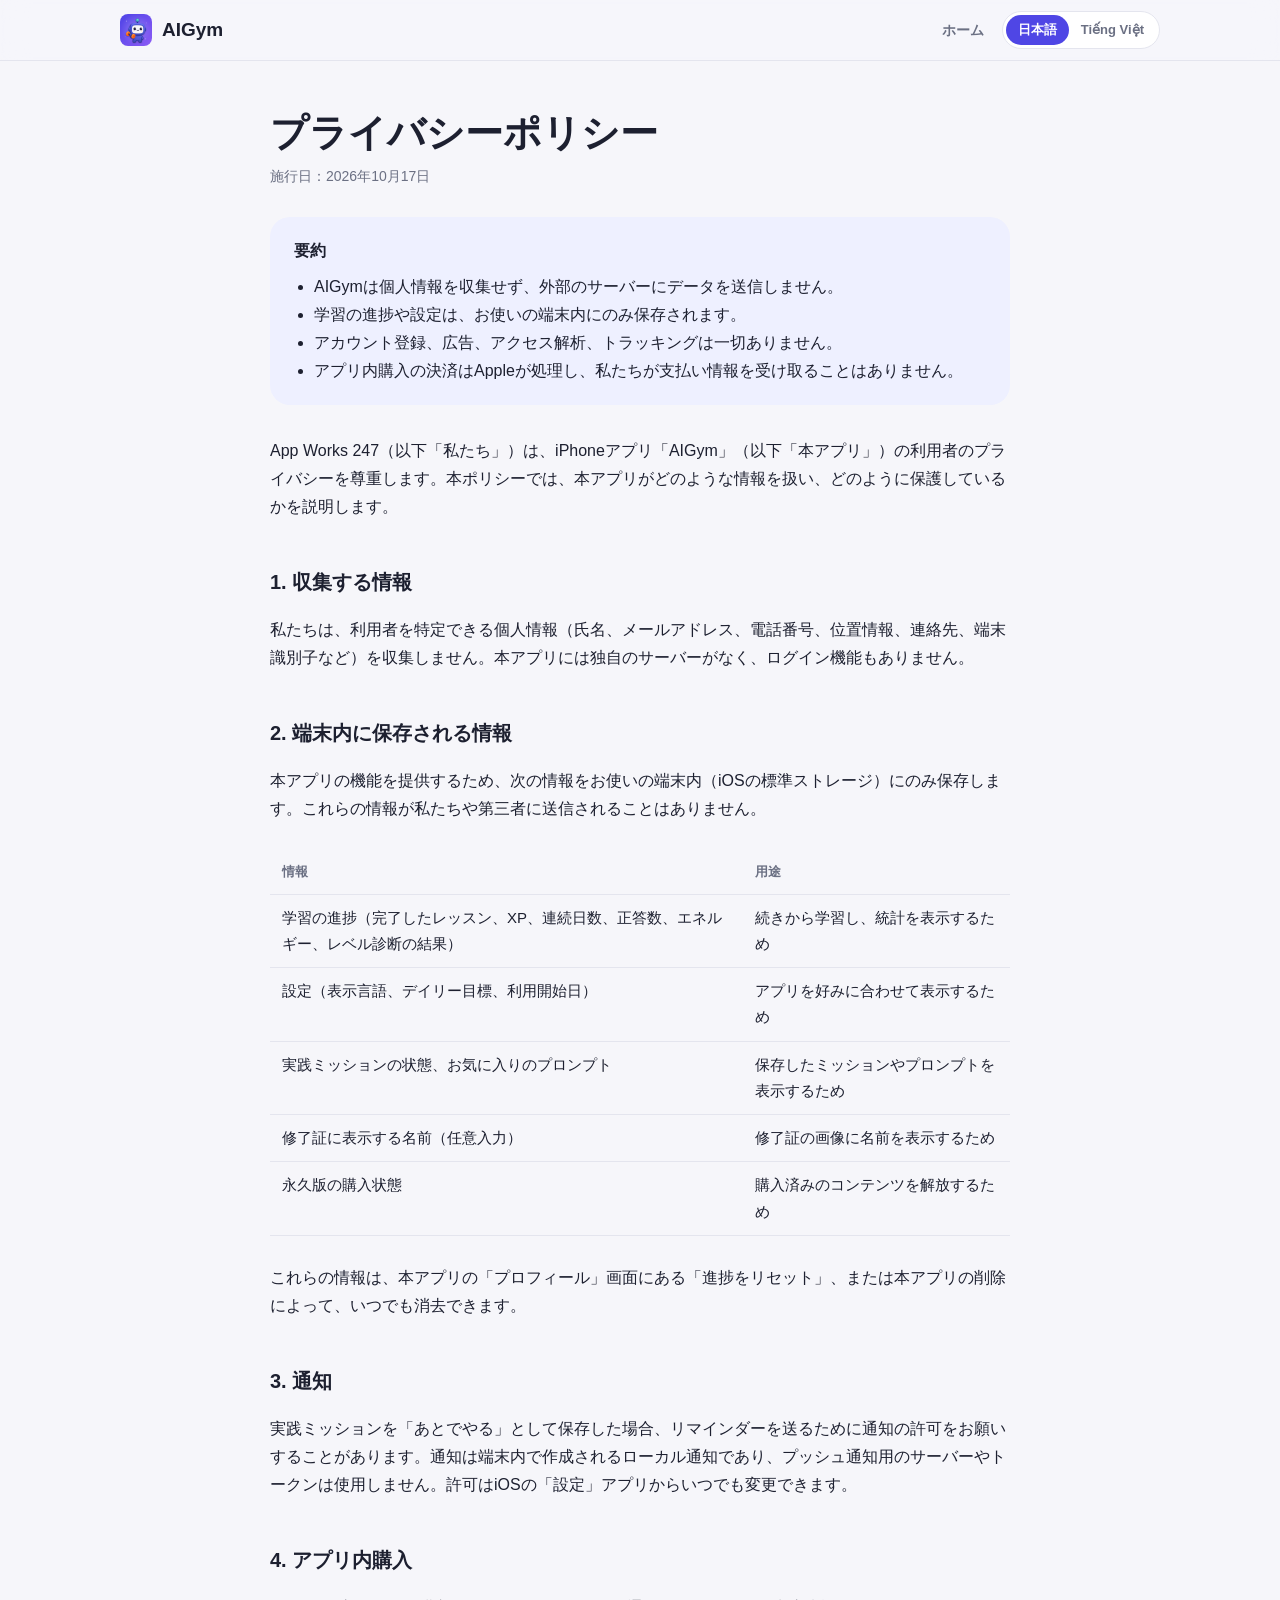
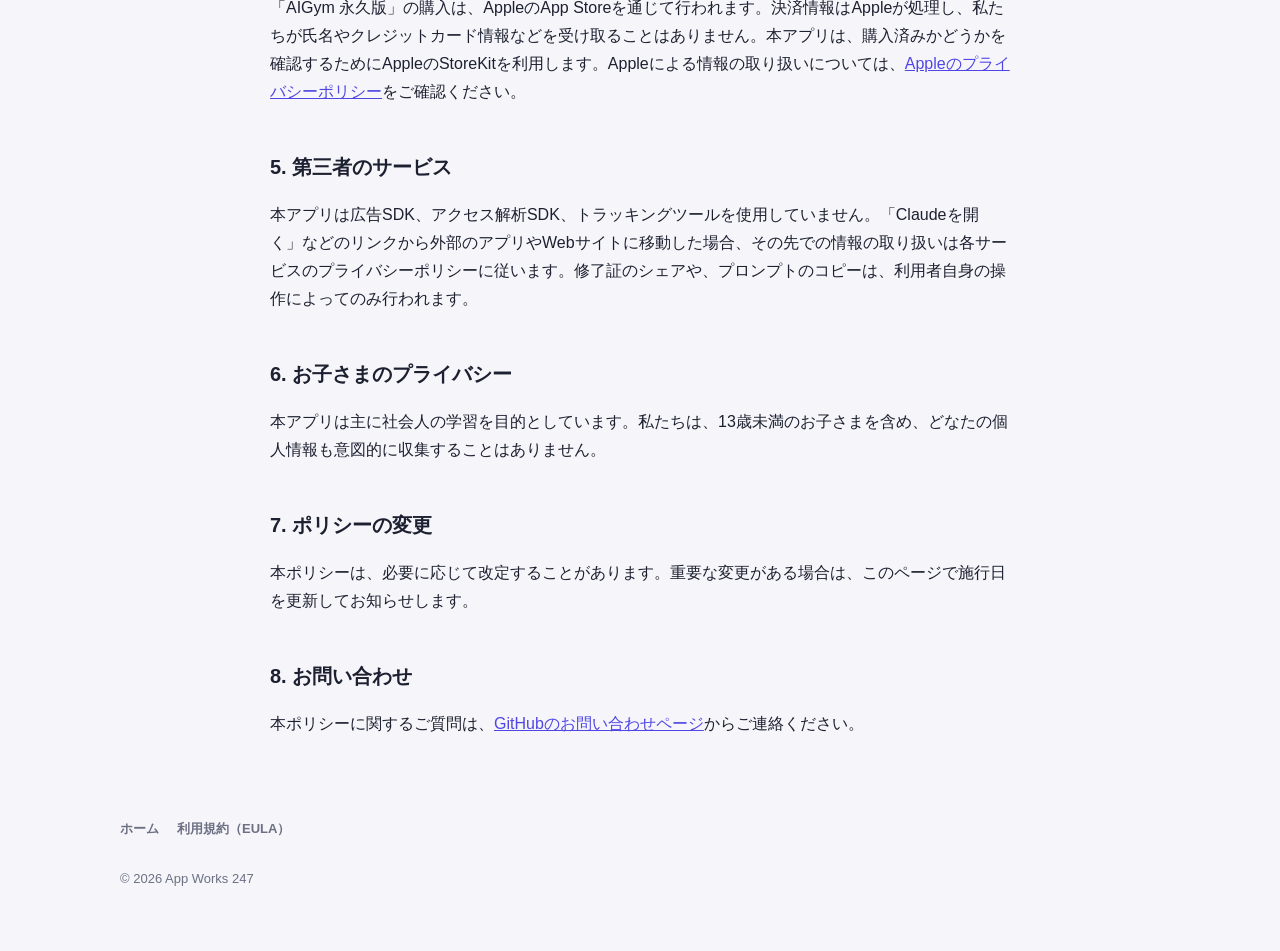
==== privacy.html @ bd5f879b "Add bilingual landing page and privacy policy for GitHub Pages Static site in website/ (Japanese def" ====
<!doctype html>
<html lang="ja"
      data-title-ja="プライバシーポリシー – AIGym"
      data-title-vi="Chính sách quyền riêng tư – AIGym">
<head>
  <meta charset="utf-8">
  <meta name="viewport" content="width=device-width, initial-scale=1">
  <title>プライバシーポリシー – AIGym</title>
  <meta name="description" content="AIGymアプリのプライバシーポリシー。AIGymは個人データを収集・送信せず、学習データはお使いの端末内にのみ保存されます。">
  <meta name="theme-color" content="#4F46E5">
  <link rel="icon" type="image/png" href="assets/favicon.png">
  <link rel="apple-touch-icon" href="assets/apple-touch-icon.png">
  <link rel="stylesheet" href="assets/style.css">
  <script src="assets/lang.js"></script>
</head>
<body>

<header class="header">
  <div class="wrap">
    <a class="logo" href="./" data-keep-lang><img src="assets/icon.png" alt="">AIGym</a>
    <nav class="nav">
      <a class="link" href="./" data-keep-lang><span data-l="ja">ホーム</span><span data-l="vi">Trang chủ</span></a>
      <div class="lang-switch" role="group" aria-label="Language">
        <button type="button" data-set-lang="ja" aria-pressed="true">日本語</button>
        <button type="button" data-set-lang="vi" aria-pressed="false">Tiếng Việt</button>
      </div>
    </nav>
  </div>
</header>

<!-- 日本語 -->
<main class="legal" data-l="ja">
  <h1>プライバシーポリシー</h1>
  <p class="updated">施行日：2026年10月17日</p>

  <div class="summary">
    <strong>要約</strong>
    <ul>
      <li>AIGymは個人情報を収集せず、外部のサーバーにデータを送信しません。</li>
      <li>学習の進捗や設定は、お使いの端末内にのみ保存されます。</li>
      <li>アカウント登録、広告、アクセス解析、トラッキングは一切ありません。</li>
      <li>アプリ内購入の決済はAppleが処理し、私たちが支払い情報を受け取ることはありません。</li>
    </ul>
  </div>

  <p>App Works 247（以下「私たち」）は、iPhoneアプリ「AIGym」（以下「本アプリ」）の利用者のプライバシーを尊重します。本ポリシーでは、本アプリがどのような情報を扱い、どのように保護しているかを説明します。</p>

  <h2>1. 収集する情報</h2>
  <p>私たちは、利用者を特定できる個人情報（氏名、メールアドレス、電話番号、位置情報、連絡先、端末識別子など）を収集しません。本アプリには独自のサーバーがなく、ログイン機能もありません。</p>

  <h2>2. 端末内に保存される情報</h2>
  <p>本アプリの機能を提供するため、次の情報をお使いの端末内（iOSの標準ストレージ）にのみ保存します。これらの情報が私たちや第三者に送信されることはありません。</p>
  <div class="table-scroll">
    <table>
      <thead><tr><th>情報</th><th>用途</th></tr></thead>
      <tbody>
        <tr><td>学習の進捗（完了したレッスン、XP、連続日数、正答数、エネルギー、レベル診断の結果）</td><td>続きから学習し、統計を表示するため</td></tr>
        <tr><td>設定（表示言語、デイリー目標、利用開始日）</td><td>アプリを好みに合わせて表示するため</td></tr>
        <tr><td>実践ミッションの状態、お気に入りのプロンプト</td><td>保存したミッションやプロンプトを表示するため</td></tr>
        <tr><td>修了証に表示する名前（任意入力）</td><td>修了証の画像に名前を表示するため</td></tr>
        <tr><td>永久版の購入状態</td><td>購入済みのコンテンツを解放するため</td></tr>
      </tbody>
    </table>
  </div>
  <p>これらの情報は、本アプリの「プロフィール」画面にある「進捗をリセット」、または本アプリの削除によって、いつでも消去できます。</p>

  <h2>3. 通知</h2>
  <p>実践ミッションを「あとでやる」として保存した場合、リマインダーを送るために通知の許可をお願いすることがあります。通知は端末内で作成されるローカル通知であり、プッシュ通知用のサーバーやトークンは使用しません。許可はiOSの「設定」アプリからいつでも変更できます。</p>

  <h2>4. アプリ内購入</h2>
  <p>「AIGym 永久版」の購入は、AppleのApp Storeを通じて行われます。決済情報はAppleが処理し、私たちが氏名やクレジットカード情報などを受け取ることはありません。本アプリは、購入済みかどうかを確認するためにAppleのStoreKitを利用します。Appleによる情報の取り扱いについては、<a href="https://www.apple.com/legal/privacy/" rel="noopener">Appleのプライバシーポリシー</a>をご確認ください。</p>

  <h2>5. 第三者のサービス</h2>
  <p>本アプリは広告SDK、アクセス解析SDK、トラッキングツールを使用していません。「Claudeを開く」などのリンクから外部のアプリやWebサイトに移動した場合、その先での情報の取り扱いは各サービスのプライバシーポリシーに従います。修了証のシェアや、プロンプトのコピーは、利用者自身の操作によってのみ行われます。</p>

  <h2>6. お子さまのプライバシー</h2>
  <p>本アプリは主に社会人の学習を目的としています。私たちは、13歳未満のお子さまを含め、どなたの個人情報も意図的に収集することはありません。</p>

  <h2>7. ポリシーの変更</h2>
  <p>本ポリシーは、必要に応じて改定することがあります。重要な変更がある場合は、このページで施行日を更新してお知らせします。</p>

  <h2>8. お問い合わせ</h2>
  <p>本ポリシーに関するご質問は、<a href="https://github.com/app-works-247/AIGym/issues" rel="noopener">GitHubのお問い合わせページ</a>からご連絡ください。</p>
</main>

<!-- Tiếng Việt -->
<main class="legal" data-l="vi">
  <h1>Chính sách quyền riêng tư</h1>
  <p class="updated">Có hiệu lực từ: 17/10/2026</p>

  <div class="summary">
    <strong>Tóm tắt</strong>
    <ul>
      <li>AIGym không thu thập thông tin cá nhân và không gửi dữ liệu lên bất kỳ máy chủ nào.</li>
      <li>Tiến độ học và cài đặt chỉ được lưu trên thiết bị của bạn.</li>
      <li>Không cần tài khoản, không quảng cáo, không phân tích hành vi, không theo dõi.</li>
      <li>Thanh toán trong ứng dụng do Apple xử lý; chúng tôi không nhận thông tin thanh toán của bạn.</li>
    </ul>
  </div>

  <p>App Works 247 (“chúng tôi”) tôn trọng quyền riêng tư của người dùng ứng dụng iPhone “AIGym” (“Ứng dụng”). Chính sách này giải thích Ứng dụng xử lý những thông tin nào và bảo vệ chúng ra sao.</p>

  <h2>1. Thông tin chúng tôi thu thập</h2>
  <p>Chúng tôi không thu thập thông tin có thể nhận diện bạn (họ tên, email, số điện thoại, vị trí, danh bạ, mã định danh thiết bị…). Ứng dụng không có máy chủ riêng và không có chức năng đăng nhập.</p>

  <h2>2. Thông tin lưu trên thiết bị</h2>
  <p>Để vận hành các tính năng, Ứng dụng chỉ lưu những thông tin sau trong bộ nhớ chuẩn của iOS trên thiết bị của bạn. Các thông tin này không được gửi cho chúng tôi hay bất kỳ bên thứ ba nào.</p>
  <div class="table-scroll">
    <table>
      <thead><tr><th>Thông tin</th><th>Mục đích</th></tr></thead>
      <tbody>
        <tr><td>Tiến độ học (bài đã hoàn thành, XP, chuỗi ngày, số câu đúng, năng lượng, kết quả kiểm tra trình độ)</td><td>Học tiếp từ chỗ đã dừng và hiển thị thống kê</td></tr>
        <tr><td>Cài đặt (ngôn ngữ, mục tiêu hằng ngày, ngày bắt đầu dùng)</td><td>Hiển thị Ứng dụng theo lựa chọn của bạn</td></tr>
        <tr><td>Trạng thái nhiệm vụ thực hành, câu lệnh yêu thích</td><td>Hiển thị nhiệm vụ và câu lệnh bạn đã lưu</td></tr>
        <tr><td>Tên hiển thị trên chứng nhận (không bắt buộc)</td><td>In tên của bạn lên ảnh chứng nhận</td></tr>
        <tr><td>Trạng thái mua gói Trọn Đời</td><td>Mở khóa nội dung đã mua</td></tr>
      </tbody>
    </table>
  </div>
  <p>Bạn có thể xóa toàn bộ thông tin này bất cứ lúc nào bằng mục “Đặt lại tiến độ” trong màn hình Hồ sơ, hoặc bằng cách xóa Ứng dụng.</p>

  <h2>3. Thông báo</h2>
  <p>Khi bạn để dành một nhiệm vụ thực hành, Ứng dụng có thể xin quyền gửi thông báo để nhắc bạn. Đây là thông báo cục bộ tạo ngay trên thiết bị, không dùng máy chủ hay mã thông báo đẩy (push token). Bạn có thể thay đổi quyền này bất cứ lúc nào trong ứng dụng Cài đặt của iOS.</p>

  <h2>4. Mua hàng trong ứng dụng</h2>
  <p>Gói “AIGym Trọn Đời” được mua qua App Store của Apple. Apple xử lý thanh toán; chúng tôi không nhận họ tên, thông tin thẻ hay bất kỳ dữ liệu thanh toán nào. Ứng dụng dùng StoreKit của Apple để kiểm tra bạn đã mua hay chưa. Xem thêm <a href="https://www.apple.com/legal/privacy/" rel="noopener">Chính sách quyền riêng tư của Apple</a>.</p>

  <h2>5. Dịch vụ bên thứ ba</h2>
  <p>Ứng dụng không dùng SDK quảng cáo, SDK phân tích hay công cụ theo dõi nào. Khi bạn bấm các liên kết như “Mở Claude” để chuyển sang ứng dụng hoặc trang web khác, việc xử lý dữ liệu ở đó tuân theo chính sách quyền riêng tư của dịch vụ tương ứng. Việc chia sẻ chứng nhận hay sao chép câu lệnh chỉ diễn ra khi chính bạn thao tác.</p>

  <h2>6. Quyền riêng tư của trẻ em</h2>
  <p>Ứng dụng chủ yếu dành cho người đi làm. Chúng tôi không cố ý thu thập thông tin cá nhân của bất kỳ ai, kể cả trẻ em dưới 13 tuổi.</p>

  <h2>7. Thay đổi chính sách</h2>
  <p>Chính sách này có thể được cập nhật khi cần. Nếu có thay đổi quan trọng, chúng tôi sẽ cập nhật ngày hiệu lực trên trang này.</p>

  <h2>8. Liên hệ</h2>
  <p>Nếu có câu hỏi về chính sách này, vui lòng liên hệ qua <a href="https://github.com/app-works-247/AIGym/issues" rel="noopener">trang hỗ trợ trên GitHub</a>.</p>
</main>

<footer class="footer">
  <div class="wrap">
    <div class="links">
      <a href="./" data-keep-lang><span data-l="ja">ホーム</span><span data-l="vi">Trang chủ</span></a>
      <a href="https://www.apple.com/legal/internet-services/itunes/dev/stdeula/" rel="noopener"><span data-l="ja">利用規約（EULA）</span><span data-l="vi">Điều khoản sử dụng (EULA)</span></a>
    </div>
    <p>© 2026 App Works 247</p>
  </div>
</footer>

</body>
</html>
---- assets/style.css ----
:root {
  --brand: #4F46E5;
  --brand-2: #8B5CF6;
  --brand-soft: #EEF0FF;
  --teal: #14B8A6;
  --orange: #F97316;
  --amber: #F59E0B;
  --bg: #F6F6FA;
  --surface: #FFFFFF;
  --text: #1D2030;
  --subtext: #6B7083;
  --border: #E4E5EE;
  --shadow: 0 10px 30px rgba(29, 32, 48, .08);
  --radius: 20px;
  color-scheme: light dark;
}

@media (prefers-color-scheme: dark) {
  :root {
    --brand: #7C7BFF;
    --brand-soft: #23264A;
    --bg: #0B1020;
    --surface: #161C30;
    --text: #E9EBF4;
    --subtext: #9AA1B8;
    --border: #283049;
    --shadow: 0 10px 30px rgba(0, 0, 0, .35);
  }
}

* { box-sizing: border-box; }
html { scroll-behavior: smooth; }
body {
  margin: 0;
  background: var(--bg);
  color: var(--text);
  font-family: "Hiragino Sans", "Hiragino Kaku Gothic ProN", "Noto Sans JP", -apple-system, BlinkMacSystemFont, "Segoe UI", Roboto, "Helvetica Neue", Arial, sans-serif;
  line-height: 1.75;
  -webkit-font-smoothing: antialiased;
}
html[lang="vi"] body {
  font-family: -apple-system, BlinkMacSystemFont, "Segoe UI", Roboto, "Helvetica Neue", Arial, "Noto Sans", sans-serif;
  line-height: 1.65;
}
img { max-width: 100%; display: block; }
a { color: var(--brand); }

/* Language switching: Japanese is the default; Vietnamese blocks show only when html[lang=vi]. */
html:not([lang="vi"]) [data-l="vi"],
html[lang="vi"] [data-l="ja"] { display: none !important; }

.wrap { max-width: 1080px; margin: 0 auto; padding: 0 20px; }

/* Header */
.header {
  position: sticky; top: 0; z-index: 10;
  background: color-mix(in srgb, var(--bg) 82%, transparent);
  backdrop-filter: saturate(180%) blur(14px);
  -webkit-backdrop-filter: saturate(180%) blur(14px);
  border-bottom: 1px solid var(--border);
}
.header .wrap { display: flex; align-items: center; justify-content: space-between; height: 60px; gap: 12px; }
.logo { display: flex; align-items: center; gap: 10px; font-weight: 800; font-size: 19px; color: var(--text); text-decoration: none; }
.logo img { width: 32px; height: 32px; border-radius: 8px; }
.nav { display: flex; align-items: center; gap: 18px; }
.nav a.link { color: var(--subtext); text-decoration: none; font-size: 14px; font-weight: 600; }
.nav a.link:hover { color: var(--text); }
.lang-switch { display: inline-flex; background: var(--surface); border: 1px solid var(--border); border-radius: 999px; padding: 3px; }
.lang-switch button {
  border: 0; background: transparent; color: var(--subtext); font: inherit; font-size: 13px; font-weight: 700;
  padding: 4px 12px; border-radius: 999px; cursor: pointer;
}
.lang-switch button[aria-pressed="true"] { background: var(--brand); color: #fff; }

/* Hero */
.hero { padding: 72px 0 56px; overflow: hidden; }
.hero .wrap { display: grid; grid-template-columns: 1.15fr .85fr; align-items: center; gap: 40px; }
.eyebrow {
  display: inline-block; background: var(--brand-soft); color: var(--brand);
  font-weight: 700; font-size: 13px; padding: 6px 14px; border-radius: 999px; margin-bottom: 18px;
}
.hero h1 { font-size: clamp(28px, 4.4vw, 46px); line-height: 1.25; margin: 0 0 18px; letter-spacing: -.01em; }
.hero h1 .grad {
  background: linear-gradient(90deg, var(--brand), var(--brand-2));
  -webkit-background-clip: text; background-clip: text; color: transparent;
}
.hero p.lead { font-size: 18px; color: var(--subtext); margin: 0 0 28px; max-width: 34em; }
.cta { display: flex; flex-wrap: wrap; gap: 12px; align-items: center; }
.btn {
  display: inline-flex; align-items: center; gap: 10px; text-decoration: none; font-weight: 700;
  border-radius: 14px; padding: 14px 22px; font-size: 16px;
}
.btn-primary { background: #111; color: #fff; }
.btn-primary svg { width: 22px; height: 22px; }
.btn-primary small { display: block; font-size: 11px; font-weight: 500; opacity: .8; line-height: 1.2; }
.btn-primary span { line-height: 1.2; text-align: left; }
.btn-ghost { background: var(--surface); color: var(--text); border: 1px solid var(--border); }
.hero-art { position: relative; display: grid; place-items: center; }
.hero-art::before {
  content: ""; position: absolute; width: 88%; aspect-ratio: 1; border-radius: 50%;
  background: radial-gradient(circle at 30% 30%, var(--brand-2), var(--brand));
  opacity: .18; filter: blur(8px);
}
.hero-art img { position: relative; width: min(100%, 380px); animation: float 5s ease-in-out infinite; }
@keyframes float { 50% { transform: translateY(-10px); } }
@media (prefers-reduced-motion: reduce) { .hero-art img { animation: none; } }

.stats { display: flex; flex-wrap: wrap; gap: 28px; margin-top: 34px; }
.stats div strong { display: block; font-size: 28px; color: var(--text); line-height: 1.2; }
.stats div { color: var(--subtext); font-size: 13px; font-weight: 600; }

/* Sections */
section.block { padding: 64px 0; }
.section-head { text-align: center; max-width: 640px; margin: 0 auto 40px; }
.section-head h2 { font-size: clamp(26px, 3.6vw, 36px); margin: 0 0 10px; line-height: 1.35; }
.section-head p { color: var(--subtext); margin: 0; }

.grid { display: grid; gap: 20px; }
.grid-3 { grid-template-columns: repeat(3, 1fr); }
.grid-4 { grid-template-columns: repeat(4, 1fr); }
.card {
  background: var(--surface); border: 1px solid var(--border); border-radius: var(--radius);
  padding: 26px; box-shadow: var(--shadow);
}
.card h3 { margin: 14px 0 6px; font-size: 18px; line-height: 1.4; }
.card p { margin: 0; color: var(--subtext); font-size: 15px; }
.icon-badge {
  width: 48px; height: 48px; border-radius: 14px; display: grid; place-items: center; font-size: 24px;
}

/* Curriculum */
.levels { grid-template-columns: repeat(4, 1fr); }
.level { padding: 22px; position: relative; overflow: hidden; }
.level .num { font-size: 12px; font-weight: 800; letter-spacing: .06em; text-transform: uppercase; }
.level h3 { margin: 6px 0 6px; font-size: 17px; }
.level::after { content: ""; position: absolute; left: 0; top: 0; bottom: 0; width: 5px; background: var(--c); }
.level .num { color: var(--c); }
.level .free {
  position: absolute; top: 16px; right: 16px; font-size: 11px; font-weight: 800;
  color: #fff; background: var(--teal); padding: 2px 9px; border-radius: 999px;
}

/* Showcase */
.showcase { grid-template-columns: repeat(4, 1fr); }
.shot { padding: 0; overflow: hidden; }
.shot img { aspect-ratio: 3 / 2; object-fit: cover; width: 100%; height: auto; }
.shot div { padding: 16px 18px 20px; }
.shot h3 { margin: 0 0 4px; font-size: 16px; }

/* Pricing */
.pricing { display: grid; grid-template-columns: 1fr 1fr; gap: 20px; max-width: 820px; margin: 0 auto; }
.plan h3 { margin: 0 0 4px; font-size: 22px; }
.plan .tag { color: var(--subtext); font-size: 14px; margin-bottom: 18px; }
.plan ul { list-style: none; padding: 0; margin: 0; }
.plan li { padding: 8px 0 8px 30px; position: relative; border-top: 1px solid var(--border); font-size: 15px; }
.plan li::before { content: "✓"; position: absolute; left: 4px; color: var(--teal); font-weight: 800; }
.plan.featured { border: 2px solid var(--brand); position: relative; }
.plan.featured .ribbon {
  position: absolute; top: -13px; left: 24px; background: var(--brand); color: #fff;
  font-size: 12px; font-weight: 800; padding: 3px 12px; border-radius: 999px;
}

/* Final CTA */
.final {
  background: linear-gradient(135deg, var(--brand), var(--brand-2)); color: #fff;
  border-radius: 28px; padding: 48px 32px; text-align: center; display: grid; justify-items: center; gap: 14px;
}
.final h2 { margin: 0; font-size: clamp(24px, 3.4vw, 34px); line-height: 1.35; }
.final p { margin: 0 0 8px; opacity: .9; }
.final img { width: 84px; height: 84px; border-radius: 20px; box-shadow: 0 8px 24px rgba(0,0,0,.25); }

/* Footer */
.footer { padding: 40px 0 48px; color: var(--subtext); font-size: 13px; }
.footer .wrap { display: grid; gap: 14px; }
.footer .links { display: flex; flex-wrap: wrap; gap: 18px; }
.footer .links a { color: var(--subtext); text-decoration: none; font-weight: 600; }
.footer .links a:hover { color: var(--text); }
.footer .disclaimer { max-width: 760px; }

/* Legal page */
.legal { max-width: 780px; margin: 0 auto; padding: 48px 20px 24px; }
.legal h1 { font-size: clamp(28px, 4vw, 38px); margin: 0 0 6px; line-height: 1.3; }
.legal .updated { color: var(--subtext); font-size: 14px; margin: 0 0 28px; }
.legal .summary { background: var(--brand-soft); border-radius: var(--radius); padding: 20px 24px; margin-bottom: 32px; }
.legal .summary ul { margin: 8px 0 0; padding-left: 20px; }
.legal h2 { font-size: 20px; margin: 36px 0 8px; padding-top: 8px; }
.legal p, .legal li { font-size: 16px; }
.legal table { width: 100%; border-collapse: collapse; margin: 12px 0; font-size: 15px; }
.legal th, .legal td { text-align: left; padding: 10px 12px; border-bottom: 1px solid var(--border); vertical-align: top; }
.legal th { color: var(--subtext); font-weight: 700; font-size: 13px; }
.table-scroll { overflow-x: auto; }

@media (max-width: 900px) {
  .hero .wrap { grid-template-columns: 1fr; text-align: center; }
  .hero p.lead { margin-left: auto; margin-right: auto; }
  .cta, .stats { justify-content: center; }
  .hero-art { order: -1; }
  .hero-art img { width: 220px; }
  .grid-3, .grid-4, .levels, .showcase { grid-template-columns: repeat(2, 1fr); }
}
@media (max-width: 600px) {
  .hero { padding: 40px 0 32px; }
  .nav a.link { display: none; }
  .grid-3, .grid-4, .levels, .showcase, .pricing { grid-template-columns: 1fr; }
  section.block { padding: 44px 0; }
  .wrap { padding: 0 16px; }
}
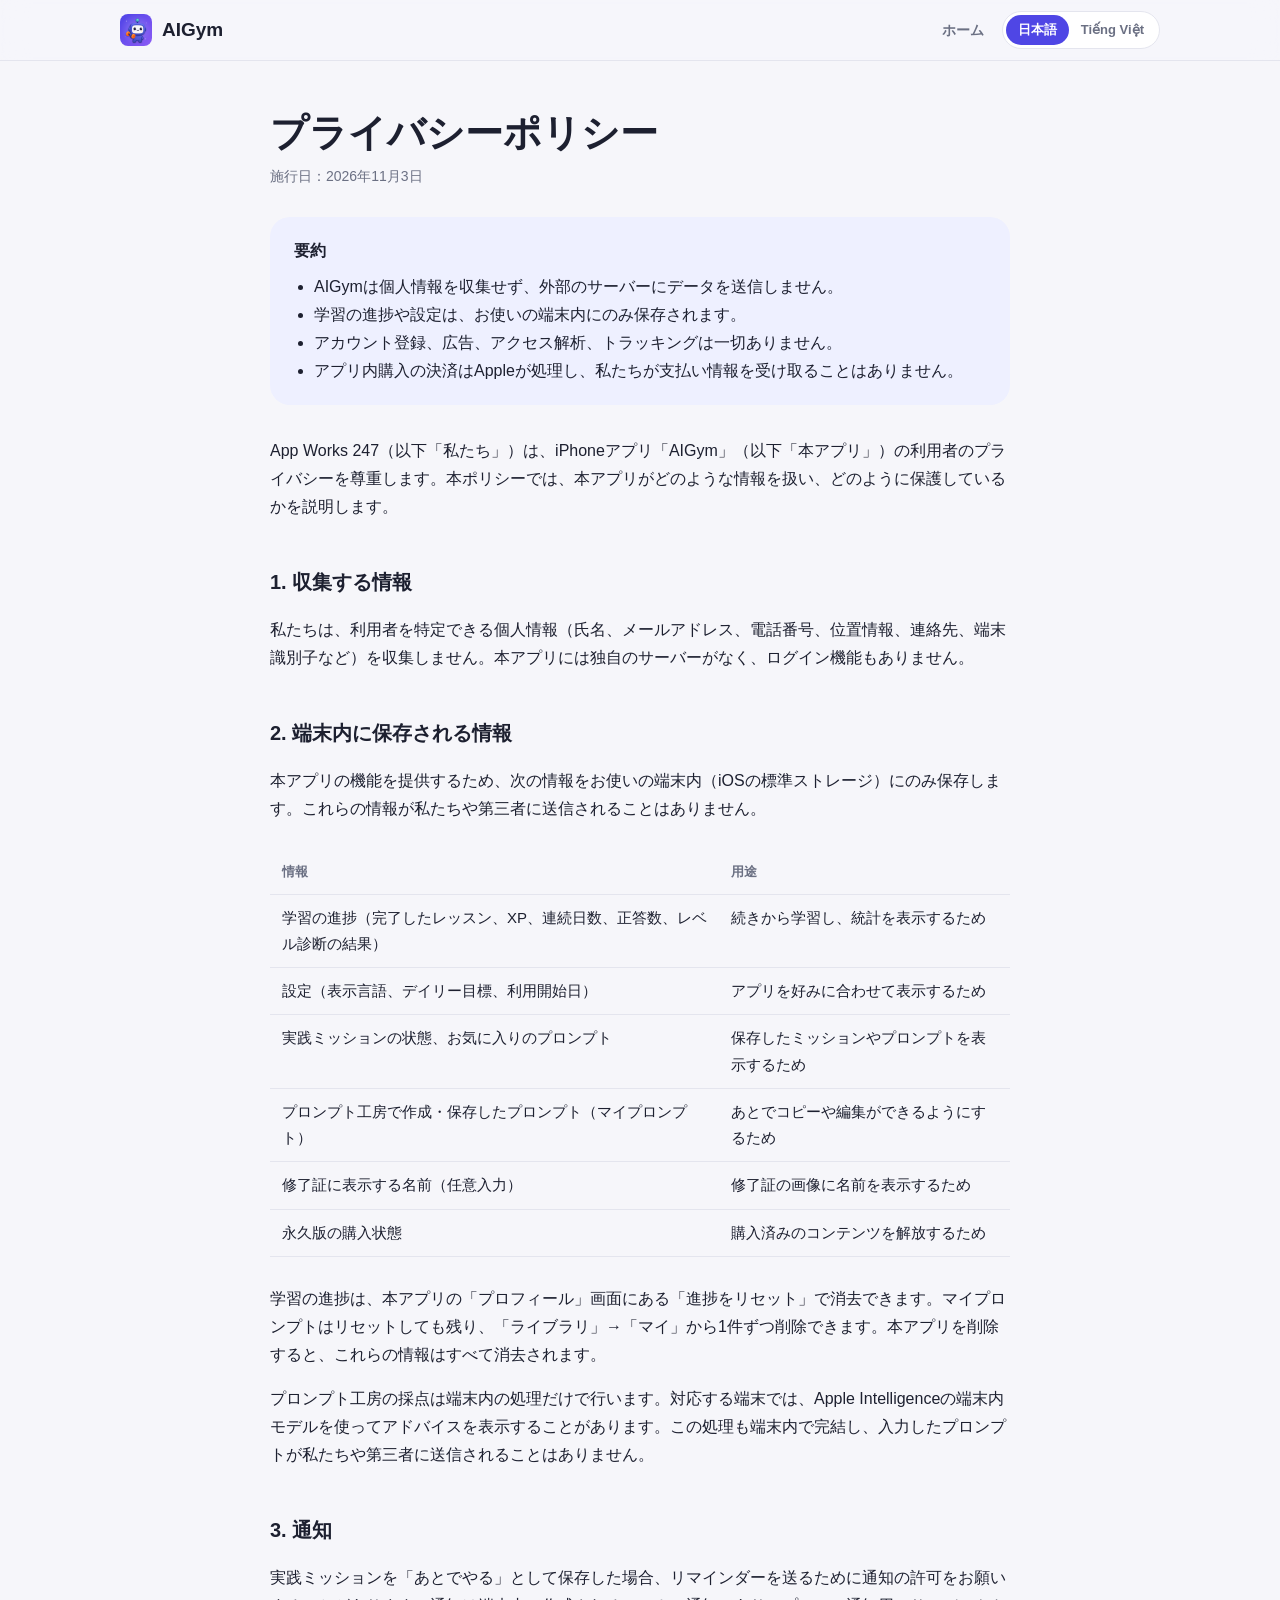
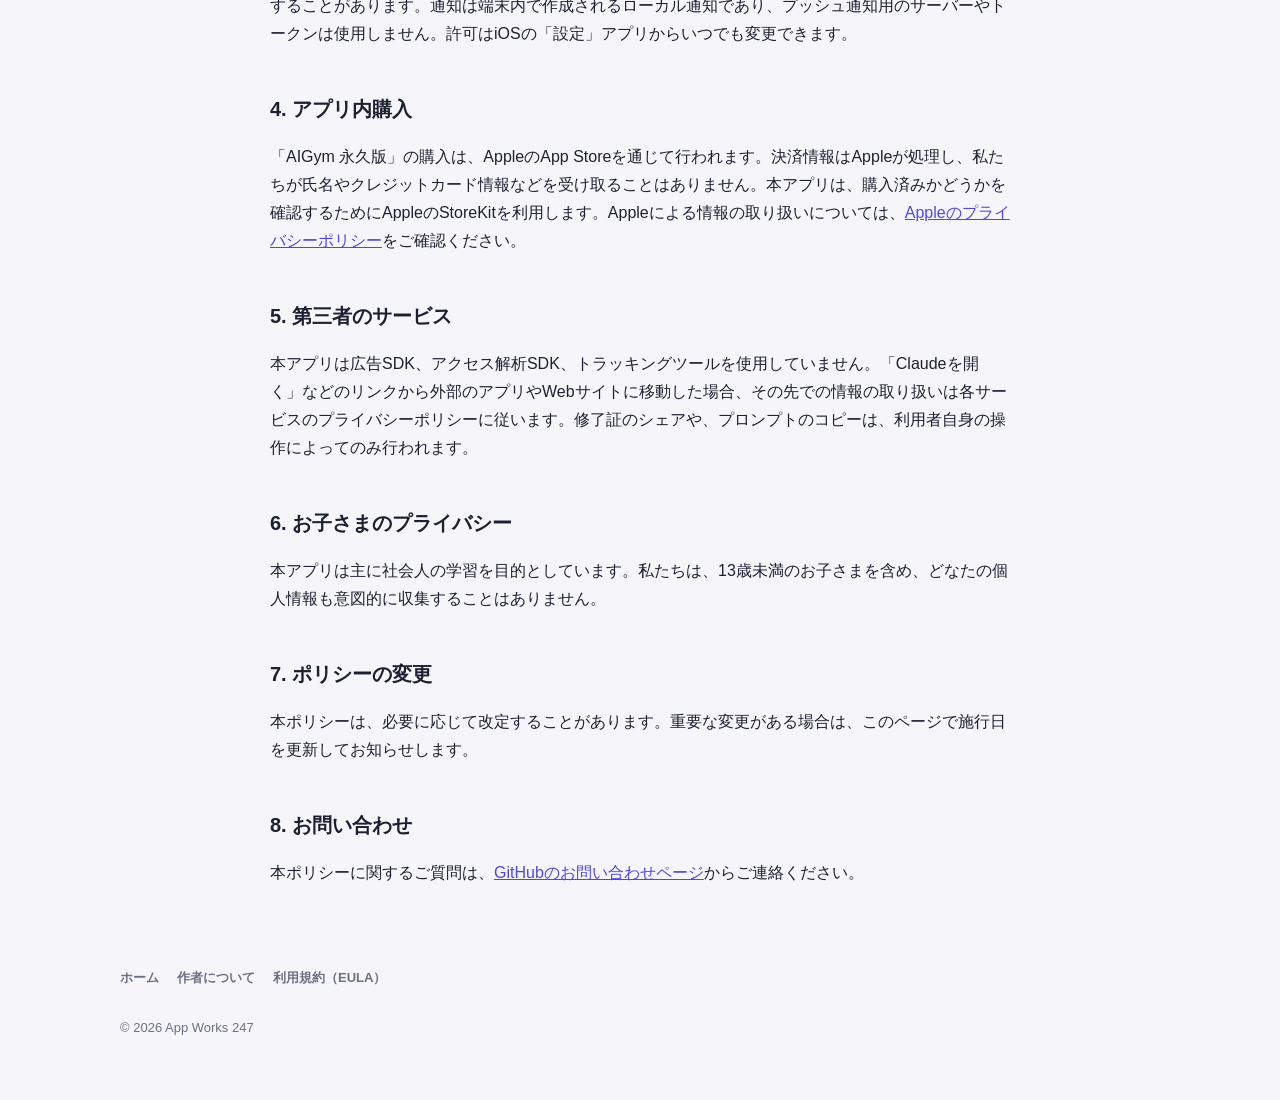
==== commit 7fe4713a: "Publish author page and drop the energy mechanic from the site about.html introduces the developer, " ====
--- a/privacy.html
+++ b/privacy.html
@@ -31,7 +31,7 @@
 <!-- 日本語 -->
 <main class="legal" data-l="ja">
   <h1>プライバシーポリシー</h1>
-  <p class="updated">施行日：2026年10月17日</p>
+  <p class="updated">施行日：2026年11月3日</p>
 
   <div class="summary">
     <strong>要約</strong>
@@ -54,15 +54,17 @@
     <table>
       <thead><tr><th>情報</th><th>用途</th></tr></thead>
       <tbody>
-        <tr><td>学習の進捗（完了したレッスン、XP、連続日数、正答数、エネルギー、レベル診断の結果）</td><td>続きから学習し、統計を表示するため</td></tr>
+        <tr><td>学習の進捗（完了したレッスン、XP、連続日数、正答数、レベル診断の結果）</td><td>続きから学習し、統計を表示するため</td></tr>
         <tr><td>設定（表示言語、デイリー目標、利用開始日）</td><td>アプリを好みに合わせて表示するため</td></tr>
         <tr><td>実践ミッションの状態、お気に入りのプロンプト</td><td>保存したミッションやプロンプトを表示するため</td></tr>
+        <tr><td>プロンプト工房で作成・保存したプロンプト（マイプロンプト）</td><td>あとでコピーや編集ができるようにするため</td></tr>
         <tr><td>修了証に表示する名前（任意入力）</td><td>修了証の画像に名前を表示するため</td></tr>
         <tr><td>永久版の購入状態</td><td>購入済みのコンテンツを解放するため</td></tr>
       </tbody>
     </table>
   </div>
-  <p>これらの情報は、本アプリの「プロフィール」画面にある「進捗をリセット」、または本アプリの削除によって、いつでも消去できます。</p>
+  <p>学習の進捗は、本アプリの「プロフィール」画面にある「進捗をリセット」で消去できます。マイプロンプトはリセットしても残り、「ライブラリ」→「マイ」から1件ずつ削除できます。本アプリを削除すると、これらの情報はすべて消去されます。</p>
+  <p>プロンプト工房の採点は端末内の処理だけで行います。対応する端末では、Apple Intelligenceの端末内モデルを使ってアドバイスを表示することがあります。この処理も端末内で完結し、入力したプロンプトが私たちや第三者に送信されることはありません。</p>
 
   <h2>3. 通知</h2>
   <p>実践ミッションを「あとでやる」として保存した場合、リマインダーを送るために通知の許可をお願いすることがあります。通知は端末内で作成されるローカル通知であり、プッシュ通知用のサーバーやトークンは使用しません。許可はiOSの「設定」アプリからいつでも変更できます。</p>
@@ -86,7 +88,7 @@
 <!-- Tiếng Việt -->
 <main class="legal" data-l="vi">
   <h1>Chính sách quyền riêng tư</h1>
-  <p class="updated">Có hiệu lực từ: 17/10/2026</p>
+  <p class="updated">Có hiệu lực từ: 03/11/2026</p>
 
   <div class="summary">
     <strong>Tóm tắt</strong>
@@ -109,15 +111,17 @@
     <table>
       <thead><tr><th>Thông tin</th><th>Mục đích</th></tr></thead>
       <tbody>
-        <tr><td>Tiến độ học (bài đã hoàn thành, XP, chuỗi ngày, số câu đúng, năng lượng, kết quả kiểm tra trình độ)</td><td>Học tiếp từ chỗ đã dừng và hiển thị thống kê</td></tr>
+        <tr><td>Tiến độ học (bài đã hoàn thành, XP, chuỗi ngày, số câu đúng, kết quả kiểm tra trình độ)</td><td>Học tiếp từ chỗ đã dừng và hiển thị thống kê</td></tr>
         <tr><td>Cài đặt (ngôn ngữ, mục tiêu hằng ngày, ngày bắt đầu dùng)</td><td>Hiển thị Ứng dụng theo lựa chọn của bạn</td></tr>
         <tr><td>Trạng thái nhiệm vụ thực hành, câu lệnh yêu thích</td><td>Hiển thị nhiệm vụ và câu lệnh bạn đã lưu</td></tr>
+        <tr><td>Câu lệnh bạn soạn và lưu trong Xưởng câu lệnh (Câu lệnh của tôi)</td><td>Để bạn sao chép hoặc sửa lại sau</td></tr>
         <tr><td>Tên hiển thị trên chứng nhận (không bắt buộc)</td><td>In tên của bạn lên ảnh chứng nhận</td></tr>
         <tr><td>Trạng thái mua gói Trọn Đời</td><td>Mở khóa nội dung đã mua</td></tr>
       </tbody>
     </table>
   </div>
-  <p>Bạn có thể xóa toàn bộ thông tin này bất cứ lúc nào bằng mục “Đặt lại tiến độ” trong màn hình Hồ sơ, hoặc bằng cách xóa Ứng dụng.</p>
+  <p>Bạn có thể xóa tiến độ học bằng mục “Đặt lại tiến độ” trong màn hình Hồ sơ. Câu lệnh của tôi được giữ lại khi đặt lại tiến độ; bạn xóa từng câu trong Thư viện → Của tôi. Xóa Ứng dụng sẽ xóa toàn bộ thông tin này.</p>
+  <p>Xưởng câu lệnh chấm điểm hoàn toàn trên thiết bị. Trên thiết bị hỗ trợ, Ứng dụng có thể dùng mô hình chạy trên máy của Apple Intelligence để góp ý câu lệnh; việc này cũng diễn ra hoàn toàn trên thiết bị, câu lệnh bạn nhập không được gửi cho chúng tôi hay bên thứ ba nào.</p>
 
   <h2>3. Thông báo</h2>
   <p>Khi bạn để dành một nhiệm vụ thực hành, Ứng dụng có thể xin quyền gửi thông báo để nhắc bạn. Đây là thông báo cục bộ tạo ngay trên thiết bị, không dùng máy chủ hay mã thông báo đẩy (push token). Bạn có thể thay đổi quyền này bất cứ lúc nào trong ứng dụng Cài đặt của iOS.</p>
@@ -142,6 +146,7 @@
   <div class="wrap">
     <div class="links">
       <a href="./" data-keep-lang><span data-l="ja">ホーム</span><span data-l="vi">Trang chủ</span></a>
+      <a href="about.html" data-keep-lang><span data-l="ja">作者について</span><span data-l="vi">Về tác giả</span></a>
       <a href="https://www.apple.com/legal/internet-services/itunes/dev/stdeula/" rel="noopener"><span data-l="ja">利用規約（EULA）</span><span data-l="vi">Điều khoản sử dụng (EULA)</span></a>
     </div>
     <p>© 2026 App Works 247</p>
--- a/assets/style.css
+++ b/assets/style.css
@@ -190,6 +190,15 @@
 .legal th { color: var(--subtext); font-weight: 700; font-size: 13px; }
 .table-scroll { overflow-x: auto; }
 
+/* ---------- Trang tác giả ---------- */
+.author { display: flex; align-items: center; gap: 20px; background: var(--surface); border: 1px solid var(--border); border-radius: var(--radius); box-shadow: var(--shadow); padding: 20px 24px; margin: 20px 0 8px; }
+.author img { width: 96px; height: 96px; flex: none; border-radius: 24px; background: var(--brand-soft); object-fit: contain; padding: 8px; }
+.author p { margin: 0; }
+.author .name { font-size: 22px; font-weight: 800; }
+.author .role { color: var(--subtext); font-size: 15px; margin-top: 2px; }
+.author .facts { list-style: none; padding: 0; margin: 10px 0 0; display: flex; flex-wrap: wrap; gap: 8px; }
+.author .facts li { font-size: 13px; font-weight: 700; color: var(--brand); background: var(--brand-soft); border-radius: 999px; padding: 4px 12px; }
+
 @media (max-width: 900px) {
   .hero .wrap { grid-template-columns: 1fr; text-align: center; }
   .hero p.lead { margin-left: auto; margin-right: auto; }
@@ -204,4 +213,6 @@
   .grid-3, .grid-4, .levels, .showcase, .pricing { grid-template-columns: 1fr; }
   section.block { padding: 44px 0; }
   .wrap { padding: 0 16px; }
-}
+  .author { flex-direction: column; text-align: center; }
+  .author .facts { justify-content: center; }
+}
